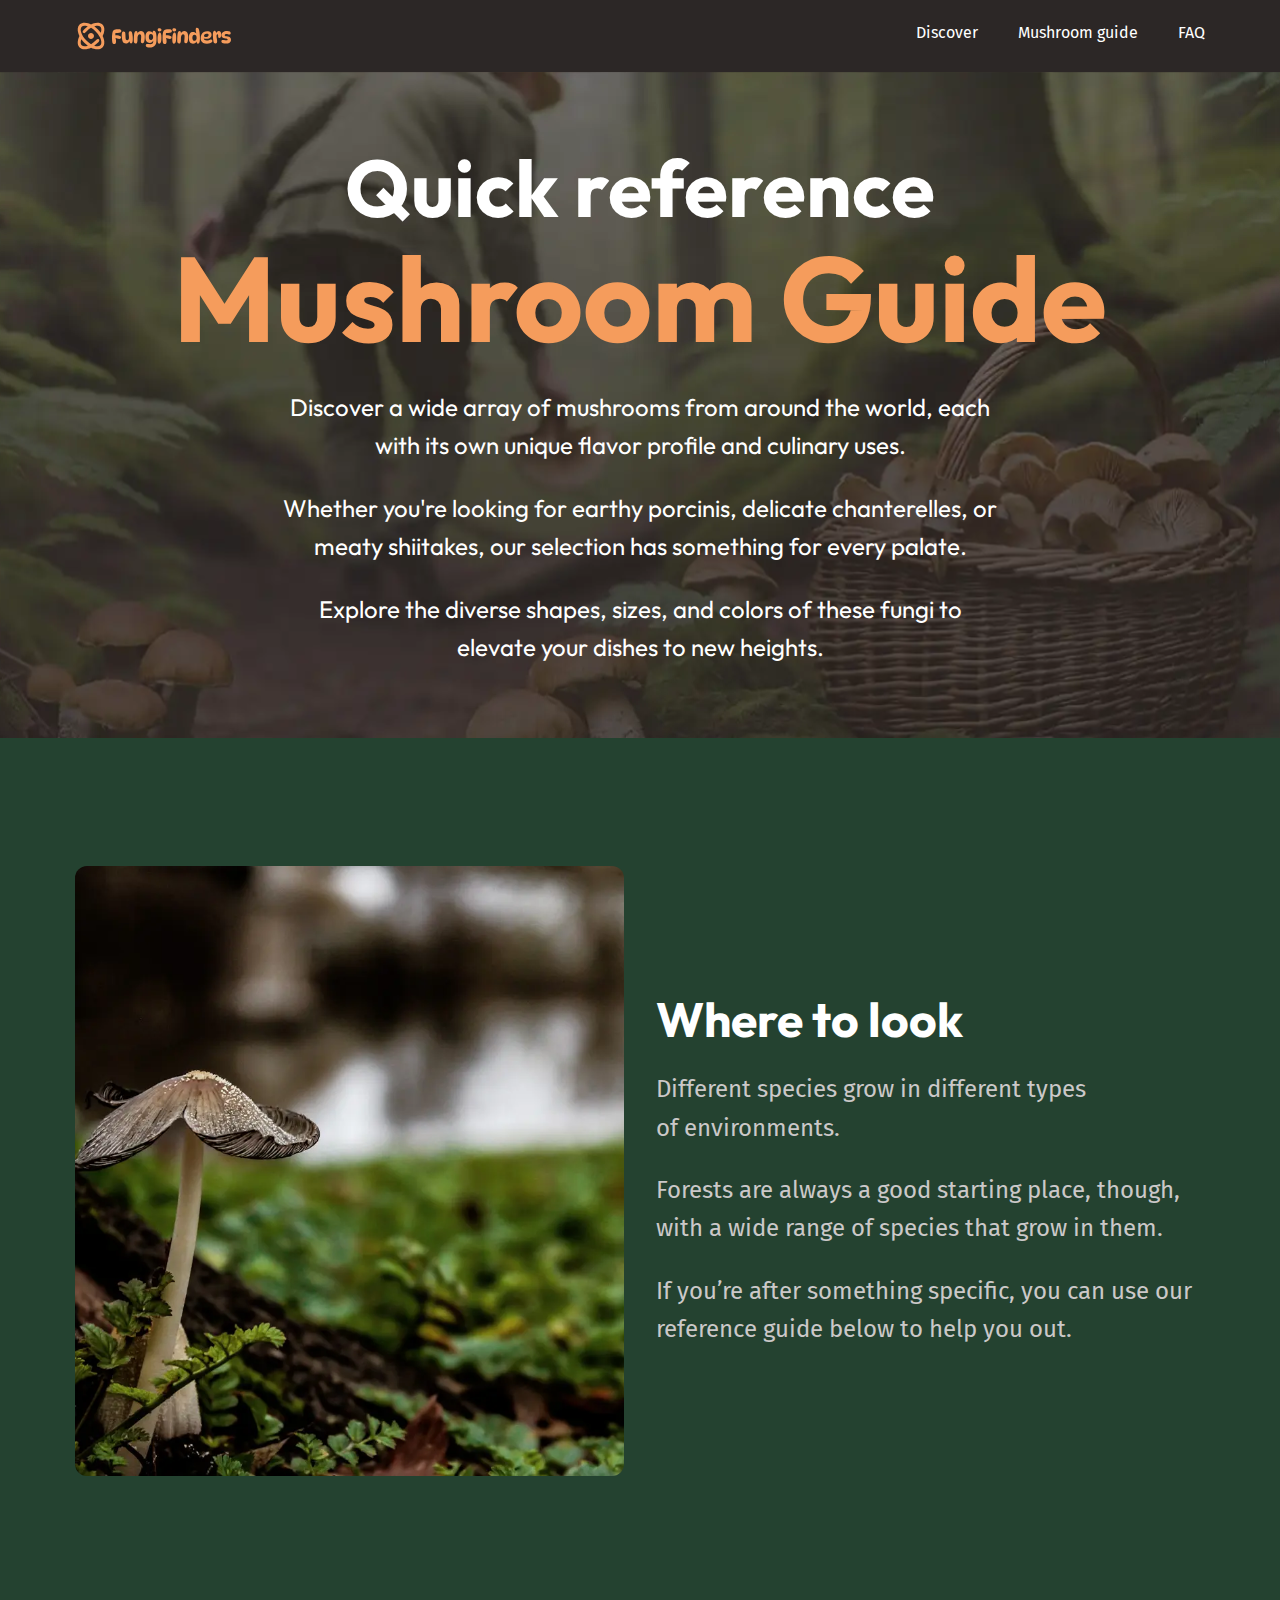
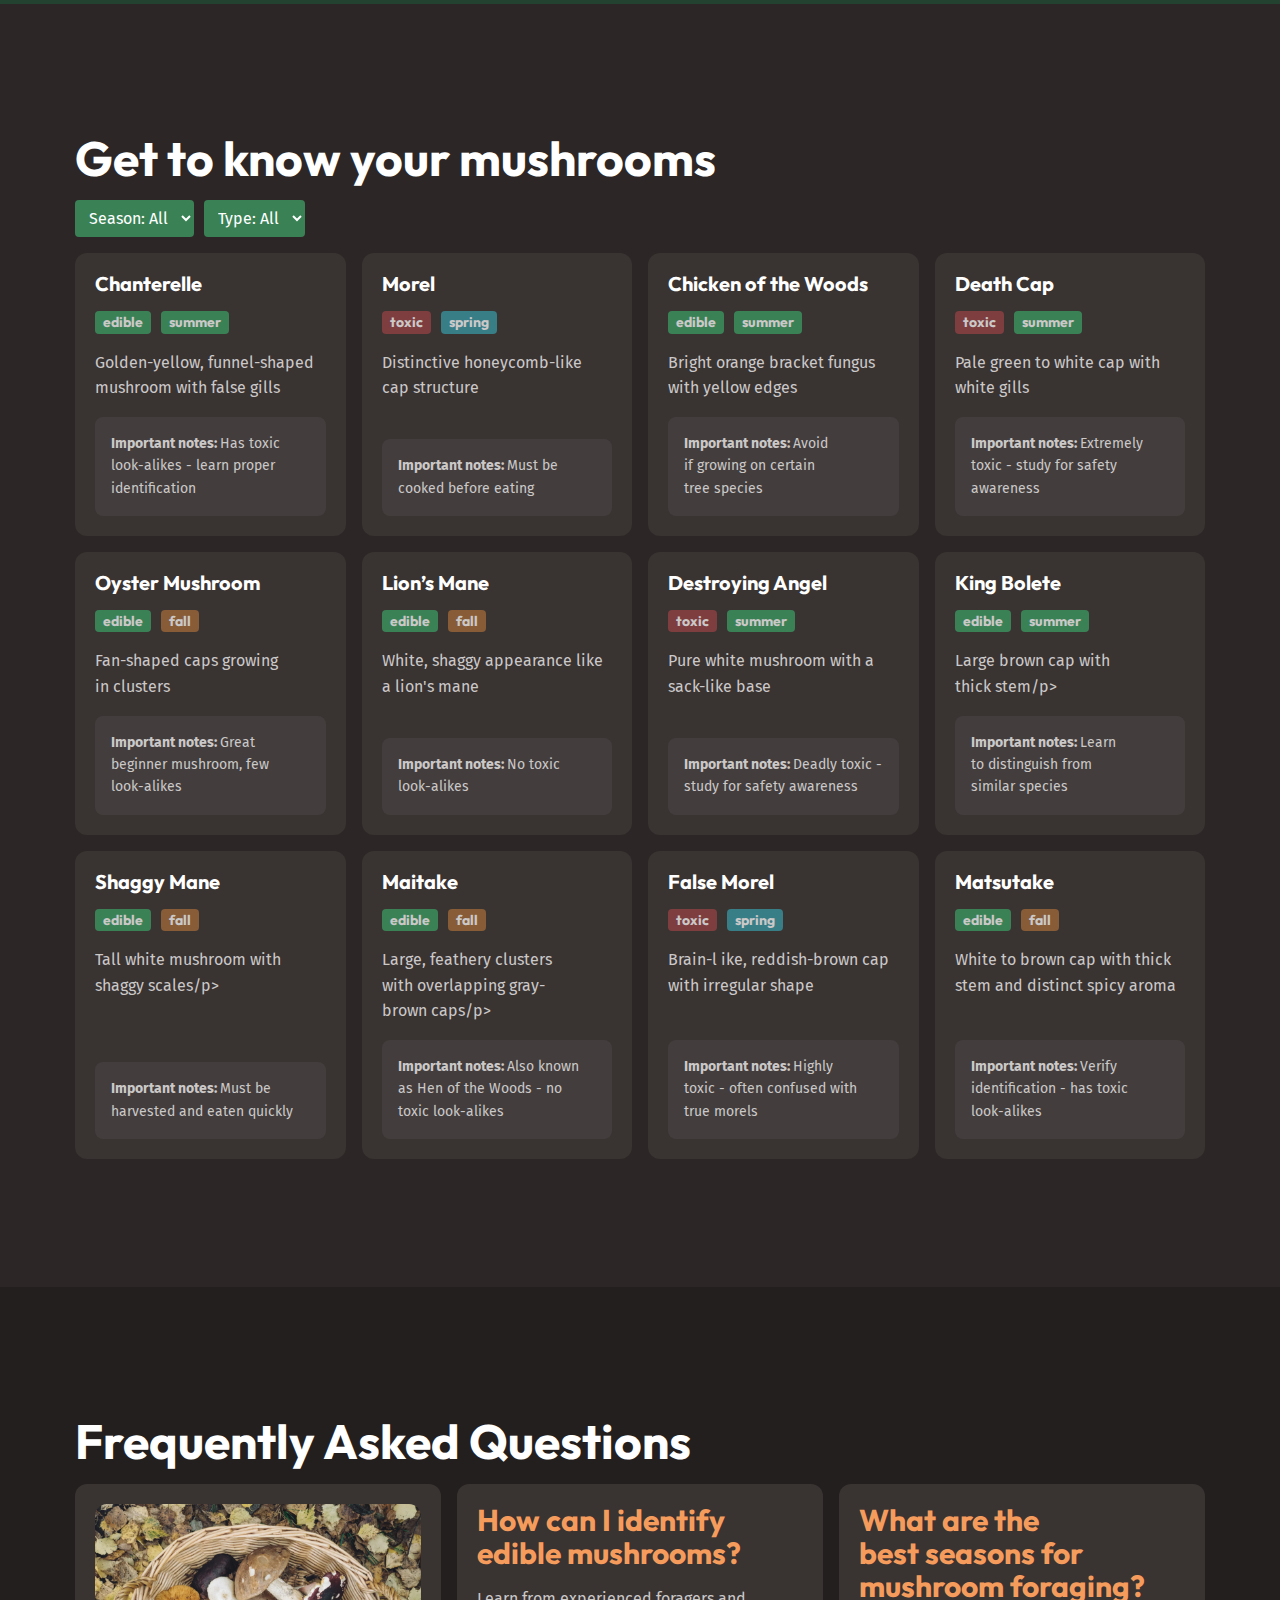
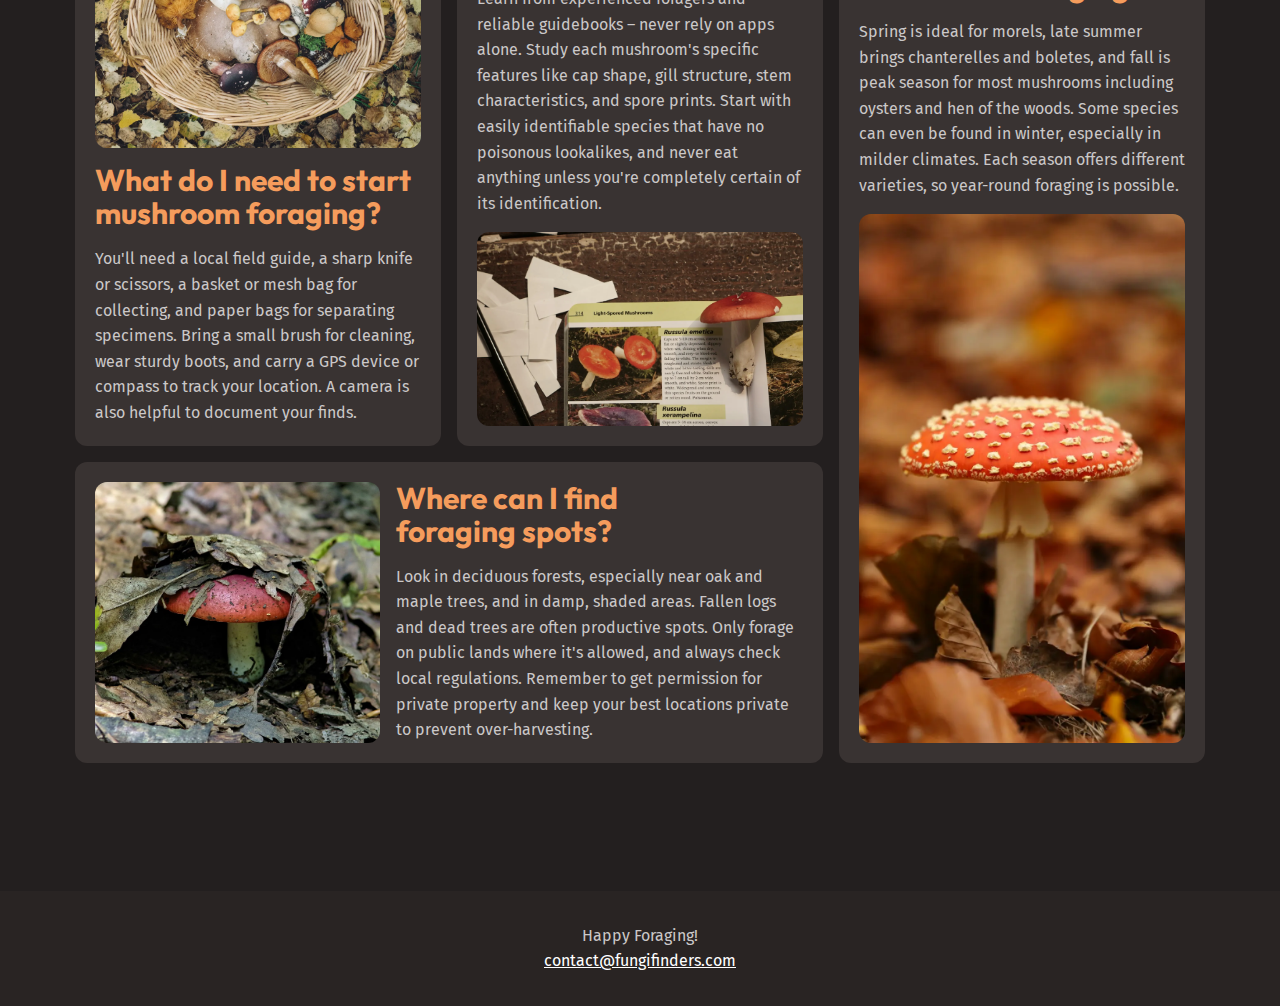
==== mushroom-guide.html @ 7d3c8fa4 "finished page two" ====
<!DOCTYPE html>
<html lang="en">

<head>
    <meta charset="UTF-8">
    <meta name="viewport" content="width=device-width, initial-scale=1.0">
    <title>Fungi Finders</title>
    <link rel="preconnect" href="https://fonts.googleapis.com" />
    <link rel="preconnect" href="https://fonts.gstatic.com" crossorigin />
    <link
        href="https://fonts.googleapis.com/css2?family=Fira+Sans:wght@400;700&family=Outfit:wght@100..900&display=swap"
        rel="stylesheet" />
    <link rel="stylesheet" href="style.css">
    <script src="main.js" defer></script>
</head>

<body>
    <a href="#main" class="skip-to-main">Skip to main content</a>
    <header class="site-header">
        <div class="wrapper">
            <div class="site-header--inner">
                <img src="assets/fungi-finders.svg" alt="">
                <button class="hamburger-button" aria-controls="primary-nav" aria-expanded="false">
                    <span class="visually-hidden">Menu</span>
                    <img src="assets/hamburger.svg" alt="">
                </button>
                <nav id="primary-nav" class="primary-navigation">
                    <ul role="list">
                        <li><a href="/">Discover</a></li>
                        <li><a href="/mushroom-guide.html">Mushroom guide</a></li>
                        <li><a href="/mushroom-guide.html#faq">FAQ</a></li>
                    </ul>
                </nav>
            </div>
        </div>
    </header>

    <main id="main">
        <section class="hero padding-block-72 flow">
            <div class="wrapper">
                <h1 class="hero__title">Quick reference<span class="hero__title-accent cl-heading-accent">Mushroom
                        Guide</span></h1>
            </div>
            <div class="wrapper" data-width="narrow">
                <div class="flow">
                    <p>
                        Discover a wide array of mushrooms from around the world, each with its own unique flavor
                        profile and culinary uses.
                    </p>
                    <p>
                        Whether you're looking for earthy porcinis, delicate chanterelles, or meaty shiitakes, our
                        selection has something for every palate.
                    </p>
                    <p>Explore the diverse shapes, sizes, and colors of these fungi to elevate your dishes to new
                        heights.
                    </p>
                </div>
            </div>
        </section>

        <section class="padding-block-128 bg-accent">
            <div class="wrapper">
                <div class="equal-columns-grid gap-32" data-vertical-alignment="center">
                    <div>
                        <img src="/assets/where-to-look.webp"
                            alt="A white mushroom with large cap growing on the forest floor.">
                    </div>
                    <div class="flow">
                        <h2 class="section-title">Where to look</h2>
                        <div class="flow fs-lead">
                            <p>Different species grow in different types of environments. </p>
                            <p>Forests are always a good starting place, though, with a wide range of species that grow
                                in them.</p>
                            <p>If you’re after something specific, you can use our reference guide below to help you
                                out.</p>
                        </div>
                    </div>
                </div>
            </div>
        </section>
        <!-- cards  -->
        <section class="padding-block-128">
            <div class="wrapper flow">
                <h2 class="section-title">Get to know your mushrooms</h2>
                <div class="flex-group">
                    <select name="" id="">
                        <option value="all">Season: All</option>
                        <option value="spring">Spring</option>
                        <option value="summer">Summer</option>
                        <option value="fall">Fall</option>
                    </select>
                    <select name="" id="">
                        <option value="all">Type: All</option>
                        <option value="edible">Edible</option>
                        <option value="toxic">Toxic</option>
                    </select>
                </div>


                <!-- grid cards -->
                <div class="cards small">
                    <div class="grid-auto-fit">
                        <!-- data-edible and data-season is for js -->
                        <div class="card grid-flow">
                            <h3 class="card__title">Chanterelle</h3>
                            <ul class="tag-list flex-group" role="list" aria-label="Mushroom Characteristics">
                                <li data-edible="edible">
                                    <span class="visually-hidden">This mushroom is </span>
                                    edible
                                </li>
                                <li data-season="summer">
                                    <span class="visually-hidden">
                                        Best season to harvest this mushroom is
                                    </span>
                                    summer
                                </li>
                            </ul>
                            <p>Golden-yellow, funnel-shaped mushroom with false gills</p>
                            <p class="card__note">
                                <strong>Important notes: </strong>
                                Has toxic look-alikes - learn proper identification
                            </p>
                        </div>
                        <div class="card grid-flow">
                            <h3 class="card__title">Morel</h3>
                            <ul class="tag-list flex-group" role="list" aria-label="Mushroom Characteristics">
                                <li data-edible="toxic">
                                    <span class="visually-hidden">This mushroom is </span>
                                    toxic
                                </li>
                                <li data-season="spring">
                                    <span class="visually-hidden">
                                        Best season to harvest this mushroom is
                                    </span>
                                    spring
                                </li>
                            </ul>
                            <p>Distinctive honeycomb-like cap structure</p>
                            <p class="card__note">
                                <strong>Important notes: </strong>
                                Must be cooked before eating
                            </p>
                        </div>
                        <div class="card grid-flow">
                            <h3 class="card__title">Chicken of the Woods</h3>
                            <ul class="tag-list flex-group" role="list" aria-label="Mushroom Characteristics">
                                <li data-edible="edible">
                                    <span class="visually-hidden">This mushroom is </span>
                                    edible
                                </li>
                                <li data-season="summer">
                                    <span class="visually-hidden">
                                        Best season to harvest this mushroom is
                                    </span>
                                    summer
                                </li>
                            </ul>
                            <p>Bright orange bracket fungus with yellow edges</p>
                            <p class="card__note">
                                <strong>Important notes: </strong>
                                Avoid if growing on certain tree species
                            </p>
                        </div>
                        <div class="card grid-flow">
                            <h3 class="card__title">Death Cap</h3>
                            <ul class="tag-list flex-group" role="list" aria-label="Mushroom Characteristics">
                                <li data-edible="toxic">
                                    <span class="visually-hidden">This mushroom is </span>
                                    toxic
                                </li>
                                <li data-season="summer">
                                    <span class="visually-hidden">
                                        Best season to harvest this mushroom is
                                    </span>
                                    summer
                                </li>
                            </ul>
                            <p>Pale green to white cap with white gills</p>
                            <p class="card__note">
                                <strong>Important notes: </strong>
                                Extremely toxic - study for safety awareness
                            </p>
                        </div>
                        <div class="card grid-flow">
                            <h3 class="card__title">Oyster Mushroom</h3>
                            <ul class="tag-list flex-group" role="list" aria-label="Mushroom Characteristics">
                                <li data-edible="edible">
                                    <span class="visually-hidden">This mushroom is </span>
                                    edible
                                </li>
                                <li data-season="fall">
                                    <span class="visually-hidden">
                                        Best season to harvest this mushroom is
                                    </span>
                                    fall
                                </li>
                            </ul>
                            <p>Fan-shaped caps growing in clusters</p>
                            <p class="card__note">
                                <strong>Important notes: </strong>
                                Great beginner mushroom, few look-alikes
                            </p>
                        </div>
                        <div class="card grid-flow">
                            <h3 class="card__title">Lion’s Mane</h3>
                            <ul class="tag-list flex-group" role="list" aria-label="Mushroom Characteristics">
                                <li data-edible="edible">
                                    <span class="visually-hidden">This mushroom is </span>
                                    edible
                                </li>
                                <li data-season="fall">
                                    <span class="visually-hidden">
                                        Best season to harvest this mushroom is
                                    </span>
                                    fall
                                </li>
                            </ul>
                            <p>White, shaggy appearance like a lion's mane</p>
                            <p class="card__note">
                                <strong>Important notes: </strong>
                                No toxic look-alikes
                            </p>
                        </div>
                        <div class="card grid-flow">
                            <h3 class="card__title">Destroying Angel</h3>
                            <ul class="tag-list flex-group" role="list" aria-label="Mushroom Characteristics">
                                <li data-edible="toxic">
                                    <span class="visually-hidden">This mushroom is </span>
                                    toxic
                                </li>
                                <li data-season="summer">
                                    <span class="visually-hidden">
                                        Best season to harvest this mushroom is
                                    </span>
                                    summer
                                </li>
                            </ul>
                            <p>Pure white mushroom with a sack-like base</p>
                            <p class="card__note">
                                <strong>Important notes: </strong>
                                Deadly toxic - study for safety awareness
                            </p>
                        </div>
                        <div class="card grid-flow">
                            <h3 class="card__title">King Bolete</h3>
                            <ul class="tag-list flex-group" role="list" aria-label="Mushroom Characteristics">
                                <li data-edible="edible">
                                    <span class="visually-hidden">This mushroom is </span>
                                    edible
                                </li>
                                <li data-season="summer">
                                    <span class="visually-hidden">
                                        Best season to harvest this mushroom is
                                    </span>
                                    summer
                                </li>
                            </ul>
                            <p>Large brown cap with thick stem/p>
                            <p class="card__note">
                                <strong>Important notes: </strong>
                                Learn to distinguish from similar species
                            </p>
                        </div>
                        <div class="card grid-flow">
                            <h3 class="card__title">Shaggy Mane</h3>
                            <ul class="tag-list flex-group" role="list" aria-label="Mushroom Characteristics">
                                <li data-edible="edible">
                                    <span class="visually-hidden">This mushroom is </span>
                                    edible
                                </li>
                                <li data-season="fall">
                                    <span class="visually-hidden">
                                        Best season to harvest this mushroom is
                                    </span>
                                    fall
                                </li>
                            </ul>
                            <p>Tall white mushroom with shaggy scales/p>
                            <p class="card__note">
                                <strong>Important notes: </strong>
                                Must be harvested and eaten quickly
                            </p>
                        </div>
                        <div class="card grid-flow">
                            <h3 class="card__title">Maitake</h3>
                            <ul class="tag-list flex-group" role="list" aria-label="Mushroom Characteristics">
                                <li data-edible="edible">
                                    <span class="visually-hidden">This mushroom is </span>
                                    edible
                                </li>
                                <li data-season="fall">
                                    <span class="visually-hidden">
                                        Best season to harvest this mushroom is
                                    </span>
                                    fall
                                </li>
                            </ul>
                            <p>Large, feathery clusters with overlapping gray-brown caps/p>
                            <p class="card__note">
                                <strong>Important notes: </strong>
                                Also known as Hen of the Woods - no toxic look-alikes
                            </p>
                        </div>
                        <div class="card grid-flow">
                            <h3 class="card__title">False Morel</h3>
                            <ul class="tag-list flex-group" role="list" aria-label="Mushroom Characteristics">
                                <li data-edible="toxic">
                                    <span class="visually-hidden">This mushroom is </span>
                                    toxic
                                </li>
                                <li data-season="spring">
                                    <span class="visually-hidden">
                                        Best season to harvest this mushroom is
                                    </span>
                                    spring
                                </li>
                            </ul>
                            <p> Brain-l ike, reddish-brown cap with irregular shape</p>
                            <p class="card__note">
                                <strong>Important notes: </strong>
                                Highly toxic - often confused with true morels
                            </p>
                        </div>
                        <div class="card grid-flow">
                            <h3 class="card__title">Matsutake</h3>
                            <ul class="tag-list flex-group" role="list" aria-label="Mushroom Characteristics">
                                <li data-edible="edible">
                                    <span class="visually-hidden">This mushroom is </span>
                                    edible
                                </li>
                                <li data-season="fall">
                                    <span class="visually-hidden">
                                        Best season to harvest this mushroom is
                                    </span>
                                    fall
                                </li>
                            </ul>
                            <p> White to brown cap with thick stem and distinct spicy aroma</p>
                            <p class="card__note">
                                <strong>Important notes: </strong>
                                Verify identification - has toxic look-alikes
                            </p>
                        </div>
                    </div>
                </div>
            </div>
        </section>



        <!-- faq -->
        <section id="faq" class="padding-block-128 bg-dark-brown">
            <div class="wrapper flow">
                <h2 class="section-title">Frequently Asked Questions</h2>

                <div class="cards">
                    <div class="grid-bento">
                        <div class="card grid-flow">
                            <img src="/assets/start-foraging.webp" alt="a basket full of wild mushrooms">
                            <h3 class="card__title">What do I need to start mushroom foraging?</h3>
                            <p>You'll need a local field guide, a sharp knife or scissors, a basket or mesh bag for
                                collecting, and paper bags for separating specimens. Bring a small brush for
                                cleaning,
                                wear sturdy boots, and carry a GPS device or compass to track your location. A
                                camera is
                                also helpful to document your finds.</p>
                        </div>
                        <div class="card grid-flow">
                            <img src="/assets/identify-mushrooms.webp"
                                alt="a mushroom on top of a book, showing the information about that mushroom">
                            <h3 class="card__title">How can I identify edible mushrooms?</h3>
                            <p>Learn from experienced foragers and reliable guidebooks – never rely on apps alone.
                                Study
                                each mushroom's specific features like cap shape, gill structure, stem
                                characteristics,
                                and spore prints. Start with easily identifiable species that have no poisonous
                                lookalikes, and never eat anything unless you're completely certain of its
                                identification.</p>
                        </div>
                        <div class="card grid-flow">
                            <img src="/assets/where-to-find.webp"
                                alt="A with a red cap, poking out from a pile of leaves.">
                            <h3 class="card__title">Where can I find foraging spots?</h3>
                            <p>Look in deciduous forests, especially near oak and maple trees, and in damp, shaded
                                areas. Fallen logs and dead trees are often productive spots. Only forage on public
                                lands where it's allowed, and always check local regulations. Remember to get
                                permission
                                for private property and keep your best locations private to prevent
                                over-harvesting.
                            </p>
                        </div>
                        <div class="card grid-flow">
                            <img src="/assets/best-seasons.webp"
                                alt="A red capped mushroom with white dots on it, growing out of a leafy forest floor">
                            <h3 class="card__title">What are the best seasons for mushroom foraging?</h3>
                            <p>Spring is ideal for morels, late summer brings chanterelles and boletes, and fall is
                                peak
                                season for most mushrooms including oysters and hen of the woods. Some species can
                                even
                                be found in winter, especially in milder climates. Each season offers different
                                varieties, so year-round foraging is possible.</p>
                        </div>
                    </div>
                </div>
        </section>



    </main>
    <footer class="padding-block-32 bg-footer text-center">
        <div class="wrapper">
            <p>Happy Foraging!</p>
            <p><a href="mailto:contact@fungifinders.com">contact@fungifinders.com</a></p>
        </div>
    </footer>
</body>
<script>

</script>

</html>
---- style.css ----
@layer reset, base;
@layer reset{
    *,
    *::before,
    *::after{
    box-sizing: inherit;
    }

    /* https://kilianvalkhof.com/2022/css-html/your-css-reset-needs-text-size-adjust-probably/ */
    html{
        -moz-text-size-adjust: none;
        -webkit-text-size-adjust: none;
        text-size-adjust: none;
    }

    body,
    h1,
    h2,
    h3,
    h4,
    p,
    figure,
    blockquote,
    dl,
    dd{
        margin: 0;
    }

    /* https://www.scottohara.me/blog/2019/01/12/lists-and-safari.html */
    [role="list"]{
        list-style: none;
        margin: 0;
        padding: 0;
    }

    body{
        min-block-size: 100vh;
        line-height: 1.6;
    }

    h1,
    h2,
    h3,
    button,
    input,
    label{
        line-height: 1.1;
    }

    h1,
    h2,
    h3,
    h4{
        text-wrap: balance;
    }

    p,
    li{
        text-wrap: pretty;
    }

    img,
    picture{
        max-inline-size: 100%;
        display: block;
    }
    /* those not inherit font-size. To make consistent with the project*/
    input,
    button,
    textarea,
    select {
        font: inherit;
    }
}
@layer base{
    :root {
        box-sizing: border-box;
        font-size: 62.5%;
        
        --clr-white: hsla(0, 0%, 100%, 1);

        --clr-brown-10: hsla(10, 5%, 25%,1);
        --clr-brown-11: hsla(9, 7%, 21%, 1);
        --clr-brown-12: hsla(9, 8%, 16%, 1);
        --clr-brown-13: hsla(9, 8%, 15%, 1);
        --clr-brown-14: hsla(0, 6%, 15%, 1);
        --clr-brown-15: hsla(0, 6%, 13%, 1);

        --burnt-orange-6: hsla(28, 43%, 37%, 1);

        --clr-orange-5: hsla(25, 88%, 75%, 1);
        --clr-orange-8: hsla(25, 88%, 66%, 1);

        --clr-red-7: hsla(359, 34%, 37%, 1);

        --clr-green-6: hsla(143, 19%, 49%, 1);
        --clr-green-8: hsla(143, 38%, 37%, 1);
        --clr-green-10: hsla(144, 30%, 20%, 1);
        --clr-teal-6: hsla(186, 42%, 37%, 1);

        --clr-gray-4: hsla(0, 2%, 79%, 1);

      
        --clr-heading-accent: var(--clr-orange-8);
        --bg-accent: var(--clr-green-10);
        --bg-button: var(--clr-green-8);
        --bg-light-brown: var(--clr-brown-12);
        --bg-dark-brown: var(--clr-brown-15);
        --bg-footer: var(--clr-brown-13);

        --border-radius-1: 0.4rem;
        --border-radius-2: 0.8rem;
        --border-radius-3: 1.2rem;

        --fs-14: 1.4rem;
        --fs-15: 1.5rem;
        --fs-16: 1.6rem;
        --fs-18: 1.8rem;
        --fs-20: 2.0rem;
        --fs-24: 2.4rem;
        --fs-30: 3.0rem;
        --fs-36: 3.6rem;
        --fs-48: 4.8rem;
        --fs-60: 6.0rem;
        --fs-80: 8.0rem;
        --fs-120: 12.0rem;

        --font-size-body: var(--fs-15);
        --font-size-lead: var(--fs-18);

        --font-size-heading-xsm: var(--fs-20);
        --font-size-heading-sm: var(--fs-24);
        --font-size-heading-regular: var(--fs-36);
        --font-size-heading-lg: var(--fs-48);
        --font-size-heading-xl: var(--font-size-heading-lg);


        @media(width > 750px) {
            --font-size-body: var(--fs-16);
            --font-size-lead: var(--fs-24);

            --font-size-heading-sm: var(--fs-30);
            --font-size-heading-regular: var(--fs-48);
            --font-size-heading-lg: var(--fs-80);
            --font-size-heading-xl: var(--fs-120);

        }
        --ff-body:"Fira Sans", sans-serif;
        --ff-heading:"Outfit", sans-serif;
        
        


    }
    html {
        scroll-behavior: smooth;
        /* scroll-padding: 100px; */
    }
    body {
        font-size: var(--font-size-body);
        font-family: var(--ff-body);
        color: var(--clr-gray-4);
        background-color:var(--clr-brown-12);
       
    }
     
     a {
         color: var(--clr-white);
    }

     a:hover,
     a:focus-visible {
        color: var(--clr-orange-5);
     }

     img {
        border-radius:var(--border-radius-3);
    }

}
@layer layout{

    .flow > * + * {
        margin-top: var(--flow-space, 1em);
    }
    
    .grid-flow {
        display: flex;
        flex-direction: column;
        gap: var(--grid-flow-space, 16px);
    }

    .flex-group {
        display: flex;
        flex-wrap: wrap;
        gap: var(--flex-group-gap, 10px);
    }

    .wrapper{
        --wrapper-max-width: 1130px;
        
       width:min(var(--wrapper-max-width), 100% - 2 * 16px);
        margin-inline: auto;
        /* padding-inline: 16px; */

        &[data-width="wide"]{
            --wrapper-max-width: 1330px;
        }

        &[data-width="narrow"]{
            --wrapper-max-width: 720px;
        }

    }

    .grid-auto-fit {
        --min-col-size: 270px;
        display: grid;
        gap: 16px;
        grid-template-columns: repeat(auto-fit, minmax(min(var(--min-col-size), 100%), 1fr));
    }

    .equal-columns-grid {
        display: grid;
        gap: var(--equal-column-gap,20px);
        align-items: var(--vertical-alignment, stretch);

        @media(width > 760px) {
            grid-auto-flow: column;
            grid-auto-columns: 1fr;
            &.gap-32 {
                --equal-column-gap: 32px;
            }
            &[data-vertical-alignment="center"] {
                --vertical-alignment: center;
            }
        }
    
    }

    .grid-bento{
        display: grid;
        gap: 16px;
        grid-template-areas: "card_1"
                             "card_2"
                             "card_3"
                             "card_4";
        @media(width > 600px) {
            grid-template-columns: repeat(2, 1fr);
        grid-template-areas: "card_1 card_2"
                             "card_3 card_4";
        }
        @media(width > 960px) {
            grid-template-columns: repeat(3, 1fr);
            grid-template-areas: "card_1 card_2 card_4"
                                  "card_3 card_3 card_4";
        }
        
        
        .card:nth-child(1){
            grid-area: card_1;
        }
        .card:nth-child(2) {
            grid-area: card_2;
            @media(width > 600px) {
                img {
                    order: 1
                }
            }
        }
        .card:nth-child(3) {
            grid-area: card_3;
            @media (width > 960px) {
                display: grid;
                grid-template-columns: 1.4fr 2fr;
                img {
                    grid-column: 1;
                    grid-row: 1/3;
                    /* height: 100%;
                    object-fit: cover; */
                }
            }
            /* background-color: pink !important; */
        }
        .card:nth-child(4) {
            grid-area: card_4;
            @media(width > 600px) {
                img {
                    order: 1
                }
            }
            
            /* background-color: tomato !important; */
            
        }
    }
    img{
        
        height: 100%;
        object-fit: cover;
    }
    /* /* .card:nth-child(2){
        grid-area: card_2;
    } */
    /* .card:nth-child(3){
        grid-area: card_3;
    }
    .card:nth-child(4){
        grid-area: card_4;
    }  */
    
    .equal-columns-flex {
        display: flex;
        gap: 20px;
    }

    .equal-column-flex {
        flex: 1;
    } 

    

}

@layer components{
    .skip-to-main {
        font-size: 14px;
        display: inline-block;
        position: absolute;
        top: 16px;
        left: 16px;
        text-decoration: none;
        border: 3px solid white;
        color: white;
        background-color: rgb(0,0,0,0.7);
        padding: 8px 16px;
        transform: translateY(-1000px);
        

    }

    .skip-to-main:active,
    .skip-to-main:focus {
        transform: translateY(0);
    } 

    .site-header {
        padding: 20px;
    }

    .site-header--inner {
        display:flex;
        gap: 10px 20px;
        
        /* align-items: center; */
        justify-content: space-between;
        flex-wrap: wrap;
    }
    .hamburger-button {
        display: none;
        background: transparent;
            cursor: pointer;
            border: none;
            z-index: 100;
            img {
                border-radius: 0;
            }
        @media(width < 760px) {
           /* position:fixed;
            z-index: 100;
            top: 20px;
            right: 20px; */
            display: block;
            
        
        }
    }
    
    .primary-navigation{
        ul{
            display: flex;
            gap: 40px;
        }

        a {
            text-decoration: none;
        }

        
        @media(width < 760px) {
            display: none;
            background-color: var(--clr-green-8);
            padding: 32px;
            position: absolute;
            top: 0;
            right: 0;
            z-index: 10; 
            font-size: var(--font-size-heading-sm);
            font-weight: bold;
            font-family: var(--ff-heading);
            border-bottom-left-radius: var(--border-radius-3);
            ul {
                flex-direction: column;
                gap: 0;
            }

            li + li {
                border-top: 2px solid var(--clr-green-6);
                margin-block-start: 32px;
                padding-block-start: 32px;
            }

        }
        
    }

    .show {
        display: block;
    }
    
    .hide {
        display: none;
    }

    .hero {
        font-family: var(--ff-heading);
        text-align: center;
        font-size: var(--font-size-lead);
        color: var(--clr-white);
        background-image: url(/assets/hero.webp);
        background-size: cover;
        background-position: center;
    }

    .hero__title {
        font-size: var(--font-size-heading-lg);
    }

    .hero__title-accent {
        display: block;
        font-size: var(--font-size-heading-xl);
        color: var(--clr-heading-accent);
    }

    .section-title {
        color: var(--clr-white);
        font-family: var(--ff-heading);
        font-size: var(--font-size-heading-regular);
        scroll-margin: 100px;
    }
    
    .card {
        border-radius: var(--border-radius-3);
        background-color: var(--clr-brown-11);
        padding: 20px;
    }

    .card__title {
       
        color: var(--clr-card-title, var(--clr-heading-accent));
        font-size: var(--font-size-card-title, var(--font-size-heading-sm));
        font-family: var(--ff-heading);
    }

    .tag-list {
        font-family: var(--ff-heading);
        font-size: var(--fs-14);
        font-weight: bold;

        li {
            padding-inline: 8px;
            border-radius: var(--border-radius-1);
            background-color: var(--clr-tag,red);
        }
        [data-edible="edible"] {
            --clr-tag: var(--clr-green-8);
        }

        [data-edible="toxic"] {
            --clr-tag: var(--clr-red-7);
        }

        [data-season="summer"] {
            --clr-tag: var(--clr-green-8);
        }

        [data-season="fall"] {
            --clr-tag: var( --burnt-orange-6);
        }

        [data-season="spring"] {
            --clr-tag: var(--clr-teal-6);
        }
        
        
    }

    .cards.small {
        --clr-card-title:var(--clr-white);
        --font-size-card-title: var(--font-size-heading-xsm);
    }

    .card__note {
        background-color: var(--clr-brown-10);
        border-radius: var(--border-radius-2);
        padding: 16px;
        font-size: var(--fs-14);
        margin-block-start: auto;
    }

    .button {
        display: inline-flex;
        color: var(--clr-white);
        background-color: var(--bg-button);
        padding: 5px 16px;
        border-radius: var(--border-radius-1);
        font-family: var(--ff-heading);
    }

    select {
        color: var(--clr-white);
        background-color: var(--clr-green-8);
        padding: 8px 10px;
        border: 0;
        border-radius: var(--border-radius-1);
    }
}

@layer utilities {

    .ff-heading {
        font-family: var(--ff-heading);
    }

   .fs-heading-xl {
        font-size: var(--font-size-heading-xl);
    }
    
    .fs-heading-lg {
        font-size: var(--font-size-heading-lg);
    }
    
    .fs-heading-regular {
        font-size: var(--font-size-heading-regular);
    }
    
    .fs-heading-sm {
        font-size: var(--font-size-heading-sm);
    }

    .fs-lead {
        font-size: var(--font-size-lead);
    }

    .text-center{
        text-align: center;
    }

    .clr-white {
        color: var(--clr-white);
    }
    .clr-heading-accent {
        color: var(--clr-orange-8);
    }

    .bg-accent{
        background-color: var(--clr-green-10);
    }

    .bg-brown-11{
        background-color: var(--clr-brown-11);
    }

    .bg-footer{
        background-color: var(--clr-brown-13);
    }
    .bg-dark-brown{
        background-color: var(--clr-brown-15);
    }

    .padding-block-20{
        --padding-block: 20px;
        padding-block: var(--padding-block);
    }
    .padding-block-32{
        --padding-block: 32px;
        padding-block: var(--padding-block);
    }

    .padding-block-72{
        --padding-block: 60px;

        padding-block:var(--padding-block);
        @media(width > 760px){
            --padding-block: 72px;
        }
    }
    
    .padding-block-128{
        --padding-block: 60px;

        padding-block:var(--padding-block);
        @media(width > 760px){
            --padding-block: 128px;
        }
    }

    .visually-hidden {
        clip: rect(0 0 0 0);
        clip-path: inset(50%);
        height: 1px;
        overflow: hidden;
        position: absolute;
        white-space: nowrap;
        width: 1px;
    }
}
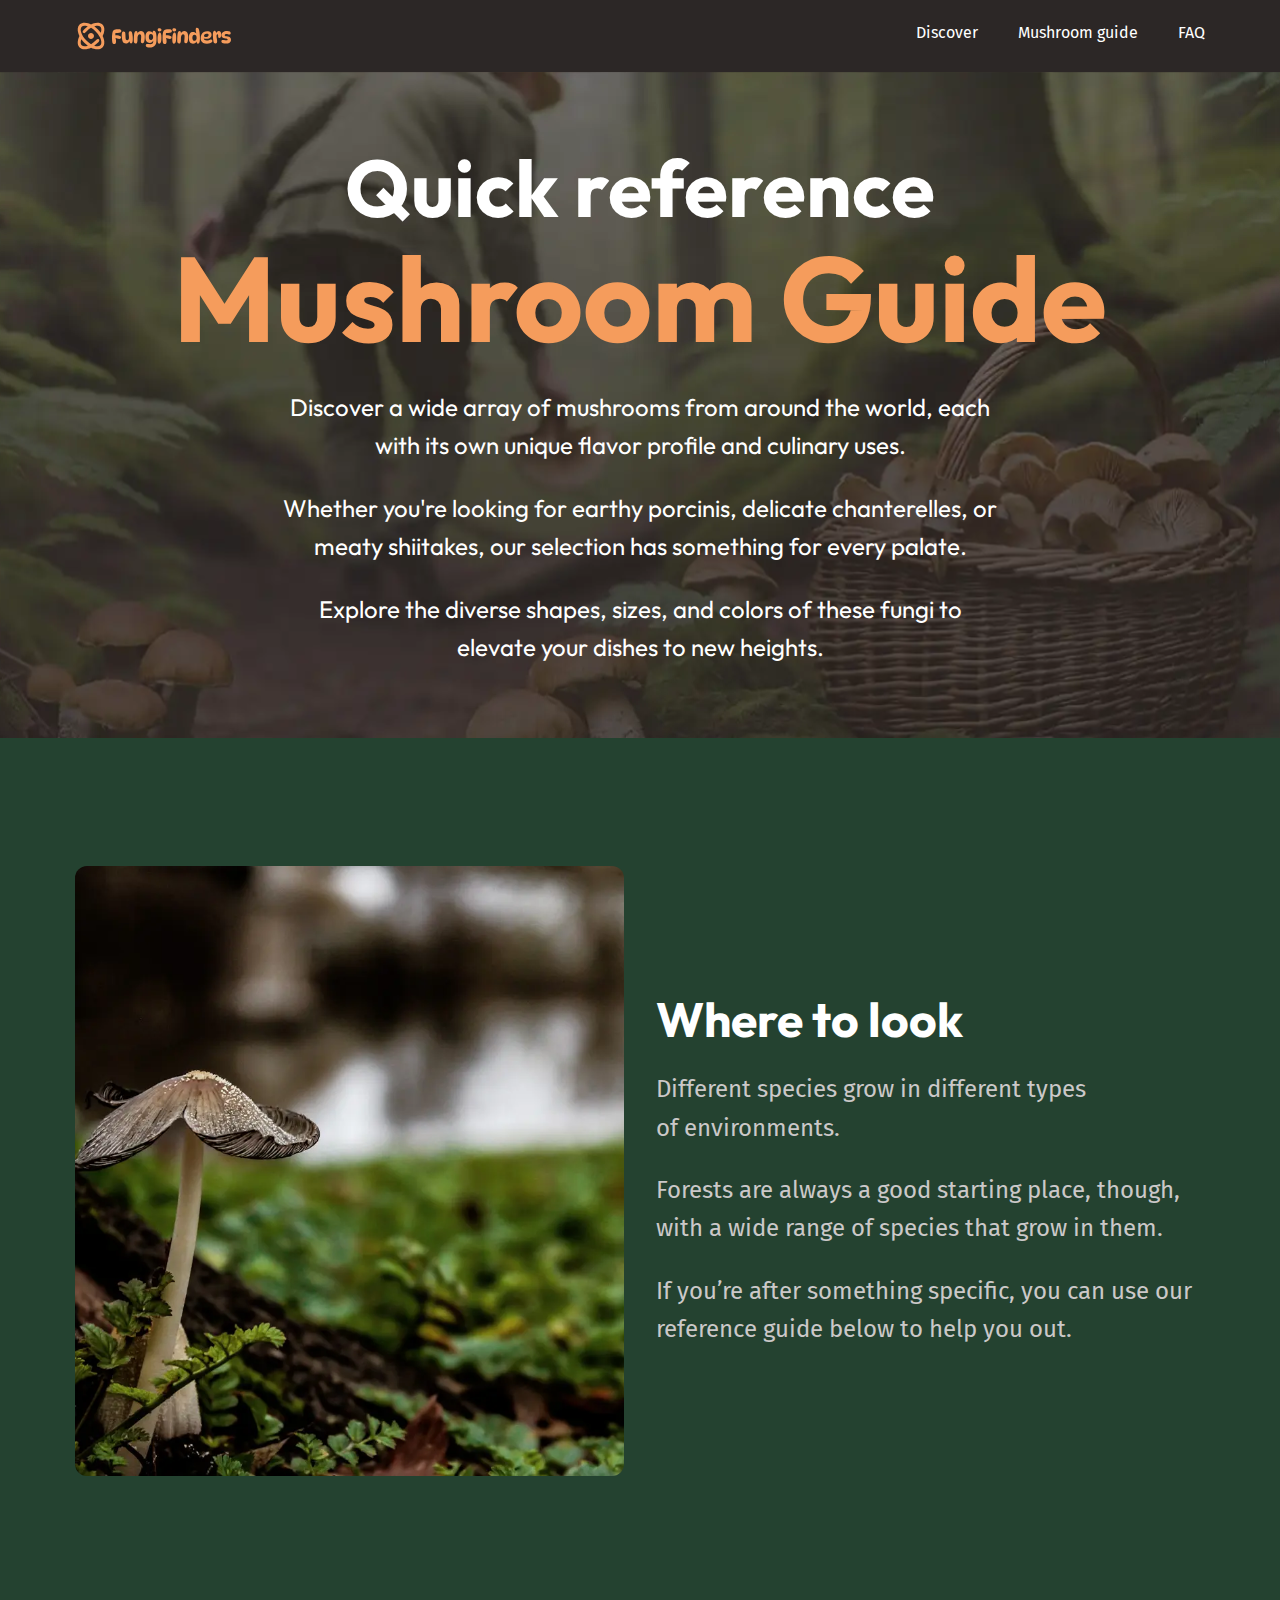
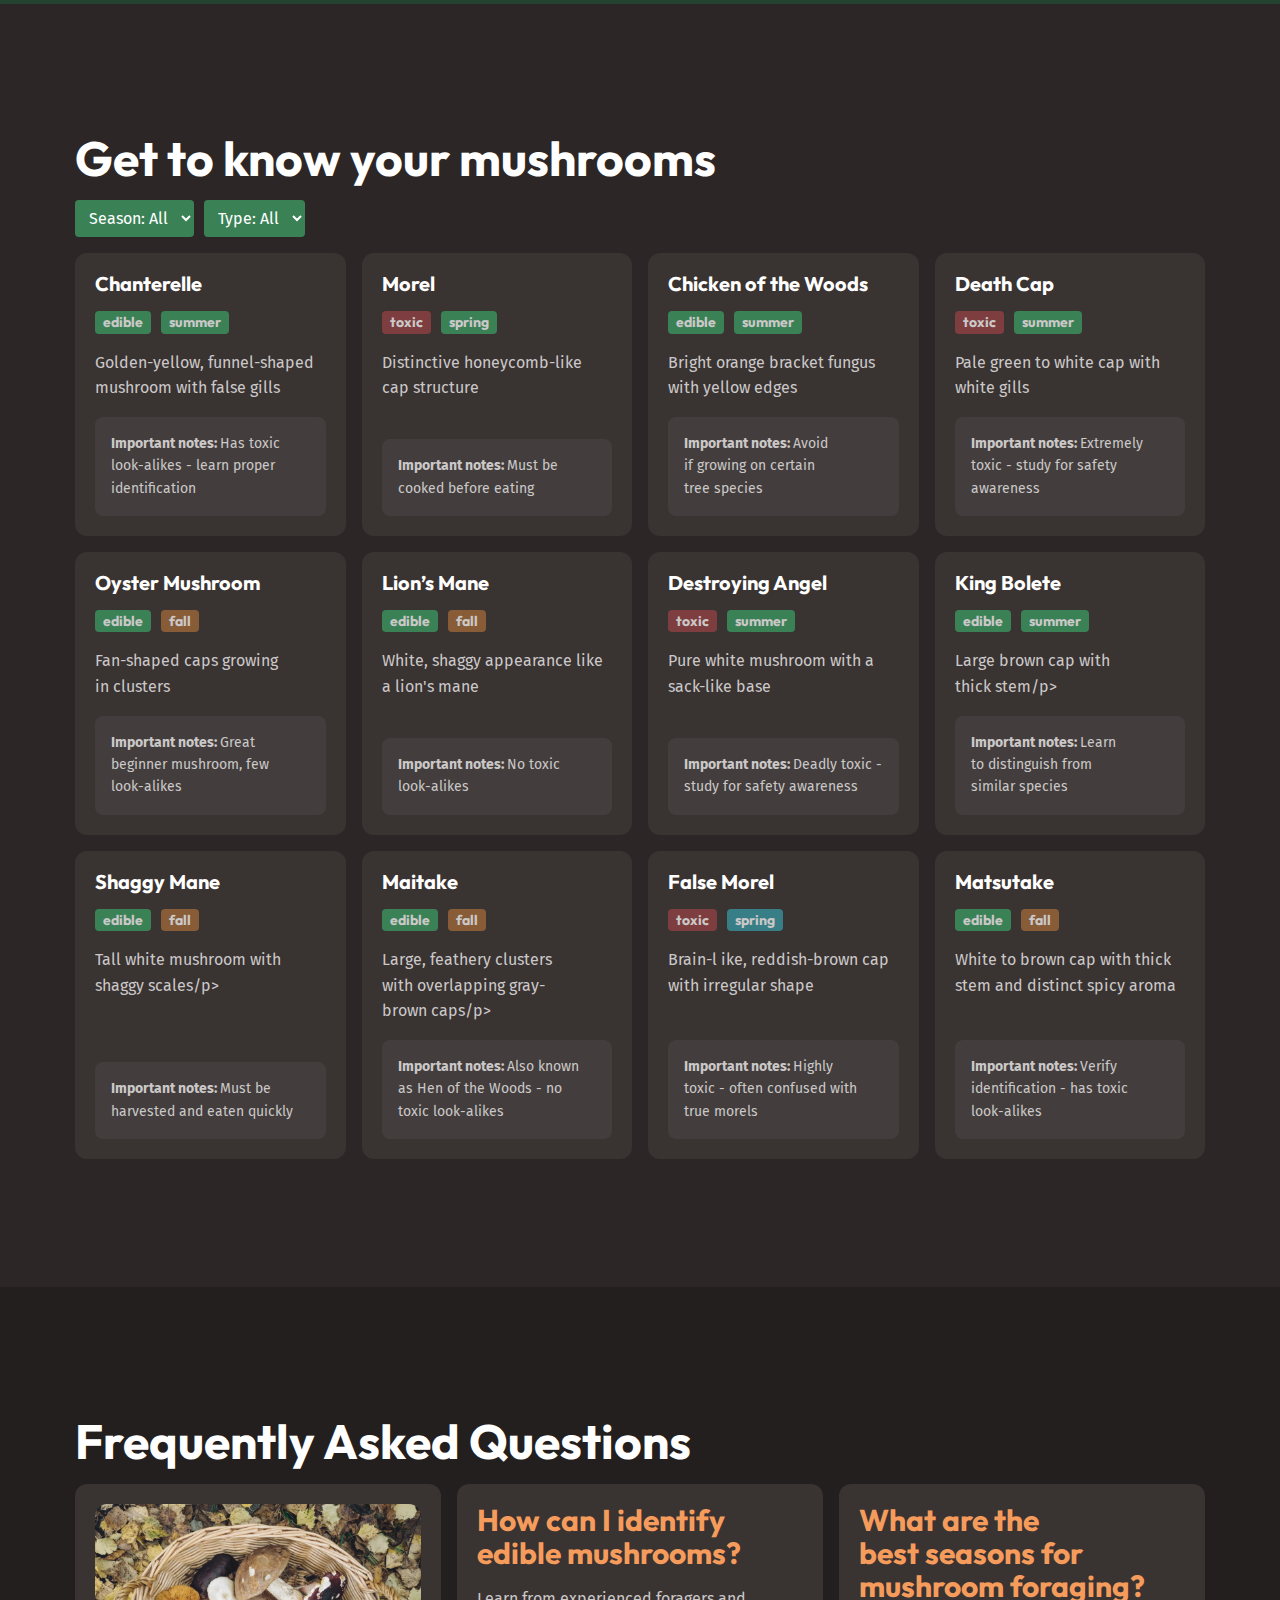
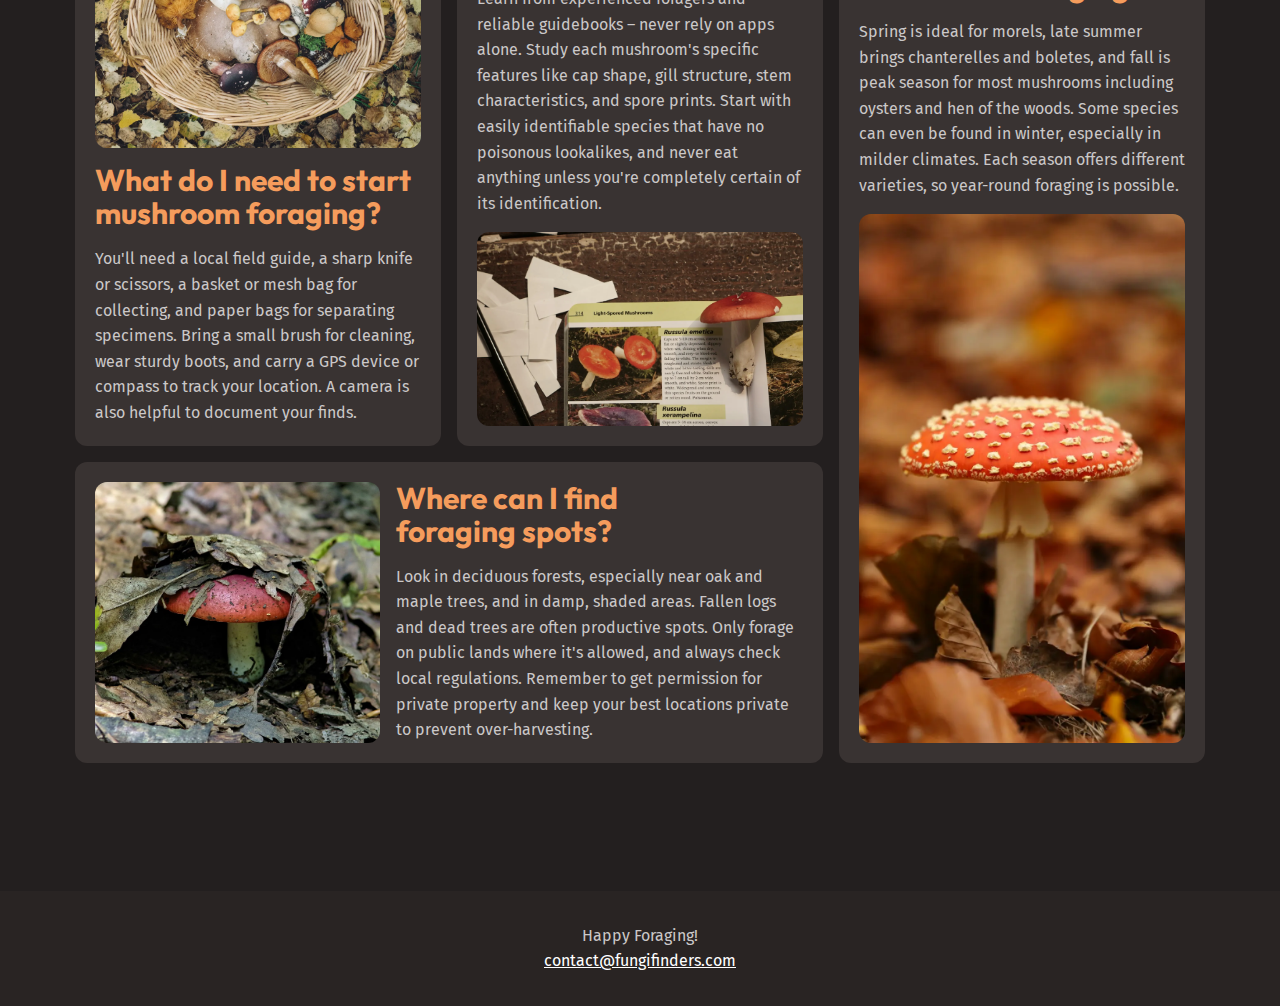
==== commit aef4256a: "add selection logic" ====
--- a/mushroom-guide.html
+++ b/mushroom-guide.html
@@ -12,6 +12,7 @@
         rel="stylesheet" />
     <link rel="stylesheet" href="style.css">
     <script src="main.js" defer></script>
+    <script src="mushroom-guide.js" defer></script>
 </head>
 
 <body>
@@ -83,13 +84,13 @@
             <div class="wrapper flow">
                 <h2 class="section-title">Get to know your mushrooms</h2>
                 <div class="flex-group">
-                    <select name="" id="">
+                    <select name="season" id="season">
                         <option value="all">Season: All</option>
                         <option value="spring">Spring</option>
                         <option value="summer">Summer</option>
                         <option value="fall">Fall</option>
                     </select>
-                    <select name="" id="">
+                    <select name="edible" id="edible">
                         <option value="all">Type: All</option>
                         <option value="edible">Edible</option>
                         <option value="toxic">Toxic</option>
@@ -98,8 +99,9 @@
 
 
                 <!-- grid cards -->
-                <div class="cards small">
+                <div class="cards small mushroom-guide-cards">
                     <div class="grid-auto-fit">
+                        <div class="no-matches">No matches for these filters</div>
                         <!-- data-edible and data-season is for js -->
                         <div class="card grid-flow">
                             <h3 class="card__title">Chanterelle</h3>
@@ -128,7 +130,7 @@
                                     <span class="visually-hidden">This mushroom is </span>
                                     toxic
                                 </li>
-                                <li data-season="spring">
+                                <li data-season="summer">
                                     <span class="visually-hidden">
                                         Best season to harvest this mushroom is
                                     </span>
--- a/style.css
+++ b/style.css
@@ -1,4 +1,4 @@
-@layer reset, base;
+@layer reset, base, layout, components, utilities;
 @layer reset{
     *,
     *::before,
@@ -217,7 +217,7 @@
         --min-col-size: 270px;
         display: grid;
         gap: 16px;
-        grid-template-columns: repeat(auto-fit, minmax(min(var(--min-col-size), 100%), 1fr));
+        grid-template-columns: repeat(auto-fill, minmax(min(var(--min-col-size), 100%), 1fr));
     }
 
     .equal-columns-grid {
